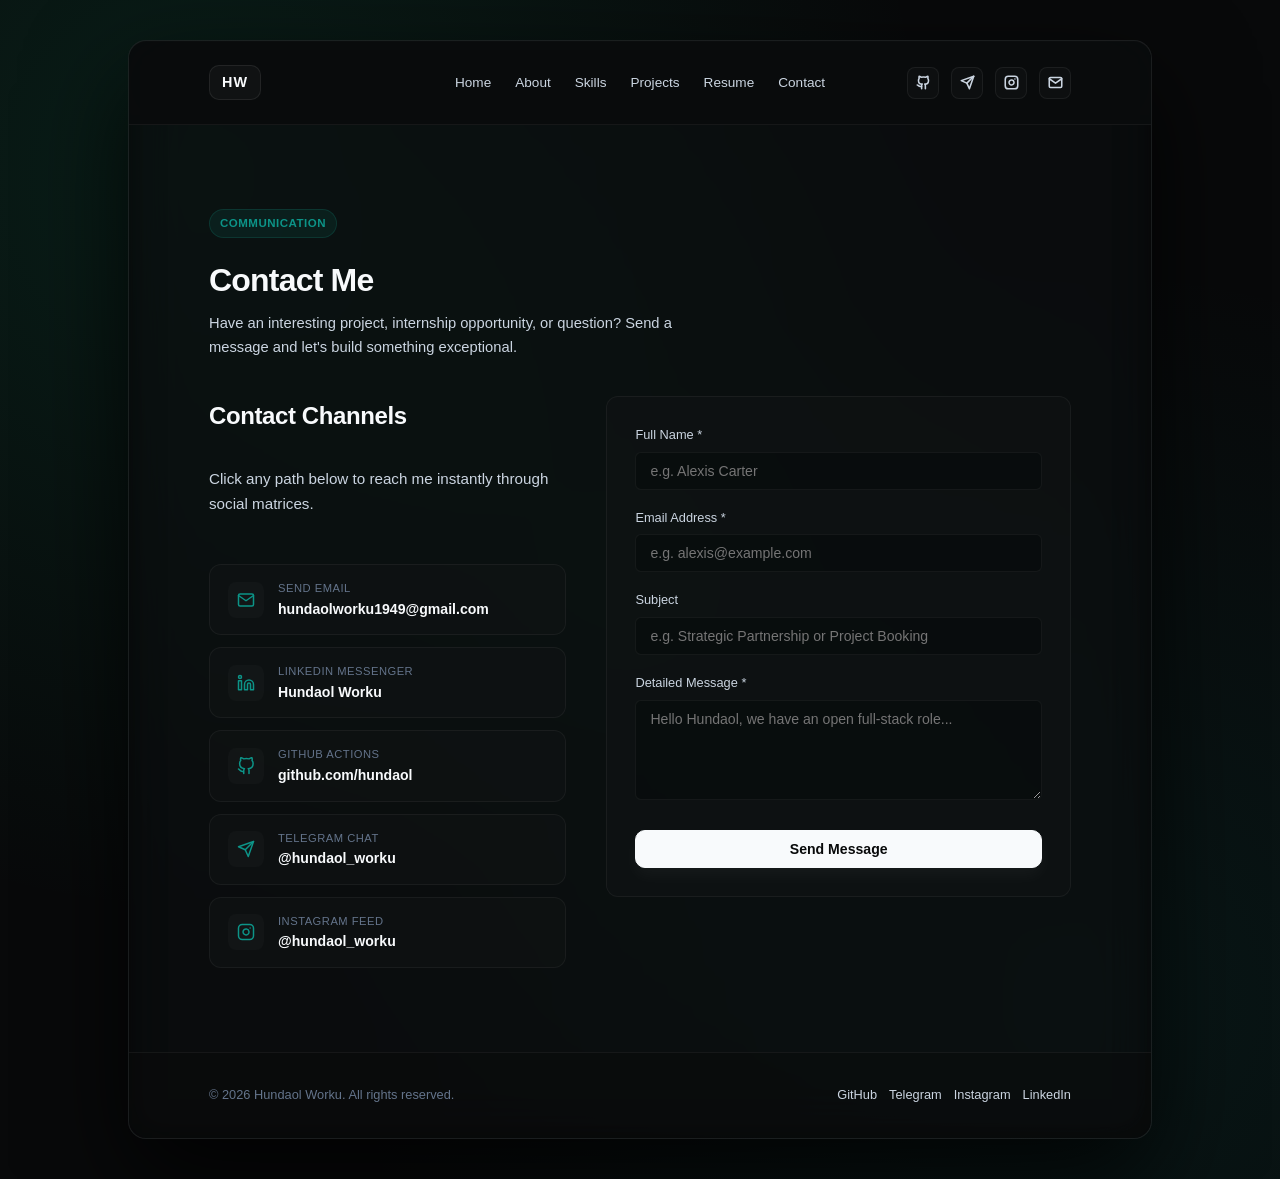
==== contact.html @ 6eaacdf2 "base code push to github look and feel made technical edites to be preformed on next update" ====
<!doctype html>
<html lang="en">
  <head>
    <meta charset="UTF-8" />
    <meta name="viewport" content="width=device-width, initial-scale=1.0" />
    <title>Contact | Hundaol Worku</title>
    <link rel="stylesheet" href="/src/index.css" />
  </head>
  <body>
    <!-- Center Main Container -->
    <div class="portfolio-container" id="portfolio-root">
      
      <!-- Sticky Navigation Bar Inside the Container -->
      <header class="navbar" id="site-header">
        <a href="index.html" class="logo-badge" id="nav-logo">HW</a>
        <nav class="nav-links" id="nav-links">
          <a href="index.html" class="nav-link">Home</a>
          <a href="about.html" class="nav-link">About</a>
          <a href="skills.html" class="nav-link">Skills</a>
          <a href="projects.html" class="nav-link">Projects</a>
          <a href="resume.html" class="nav-link">Resume</a>
          <a href="contact.html" class="nav-link">Contact</a>
        </nav>
        <div class="nav-socials" id="nav-social-shortcuts">
          <a href="https://github.com" target="_blank" rel="noopener noreferrer" class="nav-social-icon" aria-label="GitHub">
            <svg width="15" height="15" viewBox="0 0 24 24" fill="none" stroke="currentColor" stroke-width="2.5" stroke-linecap="round" stroke-linejoin="round"><path d="M15 22v-4a4.8 4.8 0 0 0-1-3.5c3 0 6-2 6-5.5.08-1.25-.27-2.48-1-3.5.28-1.15.28-2.35 0-3.5 0 0-1 0-3 1.5-2.64-.5-5.36-.5-8 0C6 2 5 2 5 2c-.3 1.15-.3 2.35 0 3.5A5.403 5.403 0 0 0 4 9c0 3.5 3 5.5 6 5.5-.39.49-.68 1.05-.85 1.65-.17.6-.22 1.23-.15 1.85v4"></path><path d="M9 18c-4.51 2-5-2-7-2"></path></svg>
          </a>
          <a href="https://t.me" target="_blank" rel="noopener noreferrer" class="nav-social-icon" aria-label="Telegram">
            <svg width="15" height="15" viewBox="0 0 24 24" fill="none" stroke="currentColor" stroke-width="2.5" stroke-linecap="round" stroke-linejoin="round"><line x1="22" y1="2" x2="11" y2="13"></line><polygon points="22 2 15 22 11 13 2 9 22 2"></polygon></svg>
          </a>
          <a href="https://instagram.com" target="_blank" rel="noopener noreferrer" class="nav-social-icon" aria-label="Instagram">
            <svg width="15" height="15" viewBox="0 0 24 24" fill="none" stroke="currentColor" stroke-width="2.5" stroke-linecap="round" stroke-linejoin="round"><rect x="2" y="2" width="20" height="20" rx="5" ry="5"></rect><path d="M16 11.37A4 4 0 1 1 12.63 8 4 4 0 0 1 16 11.37z"></path><line x1="17.5" y1="6.5" x2="17.51" y2="6.5"></line></svg>
          </a>
          <a href="mailto:hundaolworku1949@gmail.com" class="nav-social-icon" aria-label="Email">
            <svg width="15" height="15" viewBox="0 0 24 24" fill="none" stroke="currentColor" stroke-width="2.5" stroke-linecap="round" stroke-linejoin="round"><path d="M4 4h16c1.1 0 2 .9 2 2v12c0 1.1-.9 2-2 2H4c-1.1 0-2-.9-2-2V6c0-1.1.9-2 2-2z"></path><polyline points="22,6 12,13 2,6"></polyline></svg>
          </a>
        </div>
        <button class="menu-toggle" id="menu-toggle" aria-label="Toggle Navigation Menu">
          <svg width="22" height="22" viewBox="0 0 24 24" fill="none" stroke="currentColor" stroke-width="2.5" stroke-linecap="round" stroke-linejoin="round">
            <line x1="4" x2="20" y1="12" y2="12"></line>
            <line x1="4" x2="20" y1="6" y2="6"></line>
            <line x1="4" x2="20" y1="18" y2="18"></line>
          </svg>
        </button>
      </header>

      <!-- Main Contact Content Section -->
      <main>
        <section class="section animate-on-scroll" id="contact-section">
          <span class="badge" id="contact-badge">Communication</span>
          <h1 class="section-title" id="contact-heading">Contact Me</h1>
          <p class="section-subtitle" id="contact-sub">Have an interesting project, internship opportunity, or question? Send a message and let's build something exceptional.</p>
          
          <div class="contact-grid" id="contact-layout-split">
            <!-- Left Column: Social Links / Badges -->
            <div class="contact-info" id="info-badges-column">
              <h3 class="sub-heading" style="margin-bottom: 8px;">Contact Channels</h3>
              <p style="color: var(--text-secondary); font-size: 0.95rem; margin-bottom: 24px;">Click any path below to reach me instantly through social matrices.</p>
              
              <div class="contact-channels" id="channels-list">
                <!-- Channel: Email -->
                <a href="mailto:hundaolworku1949@gmail.com" class="channel-card">
                  <div class="channel-icon">
                    <svg width="18" height="18" viewBox="0 0 24 24" fill="none" stroke="currentColor" stroke-width="2" stroke-linecap="round" stroke-linejoin="round"><path d="M4 4h16c1.1 0 2 .9 2 2v12c0 1.1-.9 2-2 2H4c-1.1 0-2-.9-2-2V6c0-1.1.9-2 2-2z"></path><polyline points="22,6 12,13 2,6"></polyline></svg>
                  </div>
                  <div class="channel-details">
                    <span class="channel-label">Send Email</span>
                    <span class="channel-value">hundaolworku1949@gmail.com</span>
                  </div>
                </a>

                <!-- Channel: LinkedIn -->
                <a href="https://linkedin.com" target="_blank" rel="noopener noreferrer" class="channel-card">
                  <div class="channel-icon">
                    <svg width="18" height="18" viewBox="0 0 24 24" fill="none" stroke="currentColor" stroke-width="2" stroke-linecap="round" stroke-linejoin="round"><path d="M16 8a6 6 0 0 1 6 6v7h-4v-7a2 2 0 0 0-2-2 2 2 0 0 0-2 2v7h-4v-7a6 6 0 0 1 6-6z"></path><rect x="2" y="9" width="4" height="12"></rect><circle cx="4" cy="4" r="2"></circle></svg>
                  </div>
                  <div class="channel-details">
                    <span class="channel-label">LinkedIn Messenger</span>
                    <span class="channel-value">Hundaol Worku</span>
                  </div>
                </a>

                <!-- Channel: GitHub -->
                <a href="https://github.com" target="_blank" rel="noopener noreferrer" class="channel-card">
                  <div class="channel-icon">
                    <svg width="18" height="18" viewBox="0 0 24 24" fill="none" stroke="currentColor" stroke-width="2" stroke-linecap="round" stroke-linejoin="round"><path d="M9 19c-5 1.5-5-2.5-7-3m14 6v-3.87a3.37 3.37 0 0 0-.94-2.61c3.14-.35 6.44-1.54 6.44-7A5.44 5.44 0 0 0 20 4.77 5.07 5.07 0 0 0 19.91 1S18.73.65 16 2.48a13.38 13.38 0 0 0-7 0C6.27.65 5.09 1 5.09 1A5.07 5.07 0 0 0 5 4.77a5.44 5.44 0 0 0-1.5 3.78c0 5.42 3.3 6.61 6.44 7A3.37 3.37 0 0 0 9 18.13V22"></path></svg>
                  </div>
                  <div class="channel-details">
                    <span class="channel-label">GitHub Actions</span>
                    <span class="channel-value">github.com/hundaol</span>
                  </div>
                </a>

                <!-- Channel: Telegram -->
                <a href="https://t.me" target="_blank" rel="noopener noreferrer" class="channel-card">
                  <div class="channel-icon">
                    <svg width="18" height="18" viewBox="0 0 24 24" fill="none" stroke="currentColor" stroke-width="2" stroke-linecap="round" stroke-linejoin="round"><line x1="22" y1="2" x2="11" y2="13"></line><polygon points="22 2 15 22 11 13 2 9 22 2"></polygon></svg>
                  </div>
                  <div class="channel-details">
                    <span class="channel-label">Telegram Chat</span>
                    <span class="channel-value">@hundaol_worku</span>
                  </div>
                </a>

                <!-- Channel: Instagram -->
                <a href="https://instagram.com" target="_blank" rel="noopener noreferrer" class="channel-card">
                  <div class="channel-icon">
                    <svg width="18" height="18" viewBox="0 0 24 24" fill="none" stroke="currentColor" stroke-width="2" stroke-linecap="round" stroke-linejoin="round"><rect x="2" y="2" width="20" height="20" rx="5" ry="5"></rect><path d="M16 11.37A4 4 0 1 1 12.63 8 4 4 0 0 1 16 11.37z"></path><line x1="17.5" y1="6.5" x2="17.51" y2="6.5"></line></svg>
                  </div>
                  <div class="channel-details">
                    <span class="channel-label">Instagram Feed</span>
                    <span class="channel-value">@hundaol_worku</span>
                  </div>
                </a>
              </div>
            </div>

            <!-- Right Column: Interactive Contact Form -->
            <div>
              <form class="contact-form" id="contact-form">
                <!-- Status/Success Glass Overlay -->
                <div class="form-notification" id="form-notification">
                  <div class="success-icon">
                    <svg width="24" height="24" viewBox="0 0 24 24" fill="none" stroke="currentColor" stroke-width="3" stroke-linecap="round" stroke-linejoin="round"><polyline points="20 6 9 17 4 12"></polyline></svg>
                  </div>
                  <h4 class="sub-heading" style="margin-bottom: 4px;">Message Transmitted</h4>
                  <p style="color: var(--text-secondary); font-size: 0.9rem; margin-bottom: 16px;">
                    Thank you! Your message was sent successfully. Hundaol will get in touch with you shortly.
                  </p>
                  <button type="button" class="btn btn-secondary" id="reset-form-btn" style="padding: 8px 16px; font-size: 0.8rem;">Send Another</button>
                </div>

                <div class="form-group">
                  <label for="form-name" class="form-label">Full Name *</label>
                  <input type="text" id="form-name" name="name" class="form-input" placeholder="e.g. Alexis Carter" required />
                </div>

                <div class="form-group">
                  <label for="form-email" class="form-label">Email Address *</label>
                  <input type="email" id="form-email" name="email" class="form-input" placeholder="e.g. alexis@example.com" required />
                </div>

                <div class="form-group">
                  <label for="form-subject" class="form-label">Subject</label>
                  <input type="text" id="form-subject" name="subject" class="form-input" placeholder="e.g. Strategic Partnership or Project Booking" />
                </div>

                <div class="form-group">
                  <label for="form-message" class="form-label">Detailed Message *</label>
                  <textarea id="form-message" name="message" class="form-input form-textarea" placeholder="Hello Hundaol, we have an open full-stack role..." required></textarea>
                </div>

                <button type="submit" class="btn btn-primary" id="form-submit-btn" style="width: 100%; margin-top: 12px;">Send Message</button>
              </form>
            </div>
          </div>
        </section>
      </main>

      <!-- Reusable Footer Inside the Container -->
      <footer class="footer" id="site-footer">
        <div id="footer-copyright">© 2026 Hundaol Worku. All rights reserved.</div>
        <div class="footer-socials" id="footer-socials">
          <a href="https://github.com" target="_blank" rel="noopener noreferrer" class="footer-link">GitHub</a>
          <a href="https://t.me" target="_blank" rel="noopener noreferrer" class="footer-link">Telegram</a>
          <a href="https://instagram.com" target="_blank" rel="noopener noreferrer" class="footer-link">Instagram</a>
          <a href="https://linkedin.com" target="_blank" rel="noopener noreferrer" class="footer-link">LinkedIn</a>
        </div>
      </footer>

    </div>

    <script type="module" src="/src/main.ts"></script>
  </body>
</html>
---- src/index.css ----
/* 
  Hundaol Worku - Professional Portfolio
  Master Custom Stylesheet (Apple-inspired Dark Charcoal & Pure Ambient Glassmorphism)
*/

@import "tailwindcss";

:root {
  /* Premium Dark Charcoal Base with green tint */
  --bg-primary: #08090a;
  --bg-secondary: rgba(14, 16, 18, 0.45);
  --bg-card: rgba(18, 20, 22, 0.55);
  --bg-glass: rgba(12, 14, 16, 0.72);
  --bg-navbar: rgba(10, 12, 14, 0.85);
  
  /* High-Contrast Accessible Neutral Text */
  --text-primary: #f8fafc;
  --text-secondary: #cbd5e1;
  --text-muted: #64748b;
  
  /* Slightly Greenish Glow & Emerald-Mint Accents */
  --accent-teal: #0d9488;
  --accent-cyan: #14b8a6;
  --accent-emerald: #10b981;
  --accent-emerald-dark: #059669;
  
  --accent-gradient: linear-gradient(135deg, #0d9488, #10b981, #22c55e);
  --radial-glow: radial-gradient(circle at 50% 50%, rgba(16, 185, 129, 0.12) 0%, transparent 70%);
  
  /* Glassmorphic Boundaries */
  --border-glass: rgba(255, 255, 255, 0.05);
  --border-glass-bright: rgba(255, 255, 255, 0.12);
  --blur-glass: 24px;
  
  /* Design Rhythms */
  --radius-xl: 24px;
  --radius-lg: 18px;
  --radius-md: 12px;
  --radius-sm: 6px;
  
  --transition-smooth: all 0.4s cubic-bezier(0.16, 1, 0.3, 1);
  --transition-fast: all 0.2s cubic-bezier(0.16, 1, 0.3, 1);
}

* {
  box-sizing: border-box;
  margin: 0;
  padding: 0;
  scrollbar-width: thin;
  scrollbar-color: rgba(20, 184, 166, 0.15) transparent;
}

body {
  background-color: var(--bg-primary);
  background-image: 
    radial-gradient(circle at 15% 15%, rgba(16, 185, 129, 0.12) 0%, transparent 50%),
    radial-gradient(circle at 85% 85%, rgba(13, 148, 136, 0.1) 0%, transparent 50%),
    radial-gradient(circle at 50% 50%, rgba(34, 197, 94, 0.06) 0%, transparent 60%);
  color: var(--text-primary);
  font-family: -apple-system, BlinkMacSystemFont, "SF Pro Display", "SF Pro Text", "Segoe UI", Roboto, Helvetica, Arial, sans-serif;
  line-height: 1.625;
  min-height: 100vh;
  display: flex;
  justify-content: center;
  align-items: flex-start;
  overflow-x: hidden;
  -webkit-font-smoothing: antialiased;
  -moz-osx-font-smoothing: grayscale;
}

/* Scrollbar styling */
::-webkit-scrollbar {
  width: 6px;
  height: 6px;
}
::-webkit-scrollbar-track {
  background: transparent;
}
::-webkit-scrollbar-thumb {
  background: rgba(20, 184, 166, 0.18);
  border-radius: 3px;
}
::-webkit-scrollbar-thumb:hover {
  background: rgba(16, 185, 129, 0.35);
}

/* Master Centered Container */
.portfolio-container {
  width: 80%;
  max-width: 1300px;
  margin: 40px auto;
  background: var(--bg-glass);
  backdrop-filter: blur(28px);
  -webkit-backdrop-filter: blur(28px);
  border: 1px solid rgba(255, 255, 255, 0.07);
  border-radius: var(--radius-lg);
  box-shadow: 
    0 40px 100px rgba(0, 0, 0, 0.8),
    inset 0 1px 0 rgba(255, 255, 255, 0.08),
    inset 0 0 32px rgba(0, 0, 0, 0.5);
  position: relative;
  display: flex;
  flex-direction: column;
  min-height: calc(100vh - 80px);
}

@media (max-width: 1024px) {
  .portfolio-container {
    width: 90%;
    margin: 20px auto;
    border-radius: 16px;
    min-height: calc(100vh - 40px);
  }
}

@media (max-width: 640px) {
  .portfolio-container {
    width: 95%;
    margin: 10px auto;
    border-radius: var(--radius-md);
    min-height: calc(100vh - 20px);
  }
}

/* Navigation Bar */
.navbar {
  position: sticky;
  top: 0;
  z-index: 100;
  display: flex;
  justify-content: space-between;
  align-items: center;
  padding: 16px 28px;
  background: rgba(10, 12, 14, 0.85);
  backdrop-filter: blur(30px);
  -webkit-backdrop-filter: blur(30px);
  border-bottom: 1px solid rgba(255, 255, 255, 0.05);
  border-top-left-radius: inherit;
  border-top-right-radius: inherit;
  transition: var(--transition-smooth);
}

@media (min-width: 1025px) {
  .navbar {
    display: grid;
    grid-template-columns: 1fr auto 1fr;
    align-items: center;
    padding: 24px 80px; /* Aligns perfectly with layout margins */
  }
  
  .logo-badge {
    justify-self: start; /* Hardware HW badge will never stretch horizontally */
  }
  
  .nav-links {
    justify-self: center; /* Symmetrical center navigation */
    gap: 1.5rem;
  }
  
  .nav-socials {
    display: flex;
    justify-self: end; /* Socials align cleanly of the end */
    gap: 12px;
  }
}

@media (max-width: 1024px) {
  .navbar {
    padding: 18px 40px;
  }
}

@media (max-width: 768px) {
  .navbar {
    padding: 14px 24px;
  }
}

.logo-badge {
  display: inline-flex;
  align-items: center;
  justify-content: center;
  padding: 5px 12px;
  background: rgba(255, 255, 255, 0.03);
  border: 1px solid rgba(255, 255, 255, 0.08);
  border-radius: 10px;
  font-weight: 700;
  color: var(--text-primary);
  text-decoration: none;
  letter-spacing: 1px;
  font-size: 0.9rem;
  transition: var(--transition-smooth);
}

.logo-badge:hover {
  background: rgba(255, 255, 255, 0.06);
  border-color: rgba(20, 184, 166, 0.4);
  transform: translateY(-1px);
}

.nav-links {
  display: flex;
  align-items: center;
  gap: 1.25rem;
}

.nav-link {
  font-size: 0.85rem;
  font-weight: 500;
  color: var(--text-secondary);
  text-decoration: none;
  transition: var(--transition-fast);
  padding: 4px 2px;
  position: relative;
}

.nav-link:hover {
  color: var(--text-primary);
}

.nav-link.active {
  color: var(--text-primary);
}

.nav-link.active::after {
  content: '';
  position: absolute;
  bottom: -4px;
  left: 0;
  right: 0;
  height: 2px;
  background: var(--accent-gradient);
  border-radius: 1px;
}

/* Desktop End Alignment for Social Links */
.nav-socials {
  display: none;
  align-items: center;
  gap: 12px;
}

@media (min-width: 1025px) {
  .nav-socials {
    display: flex;
    justify-content: flex-end;
  }
}

.nav-social-icon {
  display: inline-flex;
  align-items: center;
  justify-content: center;
  width: 32px;
  height: 32px;
  background: rgba(255, 255, 255, 0.02);
  border: 1px solid rgba(255, 255, 255, 0.06);
  border-radius: 8px;
  color: var(--text-secondary);
  transition: var(--transition-smooth);
  text-decoration: none;
}

.nav-social-icon:hover {
  background: rgba(20, 184, 166, 0.08);
  border-color: rgba(20, 184, 166, 0.3);
  color: var(--accent-teal);
  transform: translateY(-1.5px);
  box-shadow: 0 4px 12px rgba(20, 184, 166, 0.1);
}

/* Mobile Nav Toggle */
.menu-toggle {
  display: none;
  background: none;
  border: none;
  color: var(--text-primary);
  cursor: pointer;
  padding: 4px;
  z-index: 110;
}

@media (max-width: 1024px) {
  .menu-toggle {
    display: block;
  }
  .nav-links {
    display: none;
    position: absolute;
    top: 100%;
    left: 0;
    right: 0;
    flex-direction: column;
    background: rgba(10, 10, 12, 0.98);
    backdrop-filter: blur(25px);
    -webkit-backdrop-filter: blur(25px);
    border-bottom: 1px solid var(--border-glass);
    padding: 20px;
    gap: 1.25rem;
    align-items: stretch;
    text-align: center;
  }
  .nav-links.mobile-open {
    display: flex;
  }
  .nav-link {
    font-size: 1rem;
    padding: 8px;
  }
}

/* Main Content Area */
main {
  flex-grow: 1;
  display: flex;
  flex-direction: column;
}

.section {
  padding: 84px 80px; /* Cozy ultra-luxurious spacing aligned to margins */
  opacity: 0;
  transform: translateY(12px);
  animation: pageFadeIn 0.6s cubic-bezier(0.16, 1, 0.3, 1) forwards;
}

@keyframes pageFadeIn {
  to {
    opacity: 1;
    transform: translateY(0);
  }
}

@media (max-width: 1024px) {
  .section {
    padding: 56px 40px;
  }
}

@media (max-width: 768px) {
  .section {
    padding: 40px 24px;
  }
}

/* Micro Elements */
.badge {
  display: inline-block;
  padding: 4px 10px;
  background: rgba(20, 184, 166, 0.08);
  border: 1px solid rgba(20, 184, 166, 0.15);
  border-radius: 100px;
  font-size: 0.72rem;
  font-weight: 600;
  text-transform: uppercase;
  letter-spacing: 0.5px;
  color: var(--accent-teal);
  margin-bottom: 16px;
}

.intro-badge {
  display: inline-flex;
  align-items: center;
  gap: 8px;
  padding: 5px 12px;
  background: rgba(255, 255, 255, 0.02);
  border: 1px solid var(--border-glass);
  border-radius: 100px;
  font-size: 0.78rem;
  font-weight: 500;
  color: var(--text-secondary);
  margin-bottom: 20px;
}

.intro-badge .pulse-dot {
  width: 5px;
  height: 5px;
  background-color: var(--accent-emerald);
  border-radius: 50%;
  box-shadow: 0 0 8px rgba(16, 185, 129, 0.6);
  animation: pulse 2.2s infinite;
}

@keyframes pulse {
  0% { transform: scale(0.95); box-shadow: 0 0 0 0 rgba(16, 185, 129, 0.5); }
  70% { transform: scale(1); box-shadow: 0 0 0 6px rgba(16, 185, 129, 0); }
  100% { transform: scale(0.95); box-shadow: 0 0 0 0 rgba(16, 185, 129, 0); }
}

.main-heading {
  font-size: 3rem;
  font-weight: 800;
  line-height: 1.15;
  letter-spacing: -1.2px;
  margin-bottom: 12px;
  background: linear-gradient(to right, #ffffff, #e2e8f0);
  -webkit-background-clip: text;
  -webkit-text-fill-color: transparent;
}

@media (max-width: 768px) {
  .main-heading {
    font-size: 2.22rem;
    letter-spacing: -0.8px;
  }
}

.sub-heading {
  font-size: 1.5rem;
  font-weight: 600;
  letter-spacing: -0.4px;
  margin-bottom: 16px;
  color: var(--text-primary);
}

.section-title {
  font-size: 2rem;
  font-weight: 700;
  letter-spacing: -0.8px;
  margin-bottom: 6px;
  color: var(--text-primary);
}

.section-subtitle {
  font-size: 0.92rem;
  color: var(--text-secondary);
  margin-bottom: 36px;
  max-width: 520px;
}

.gradient-text {
  background: var(--accent-gradient);
  -webkit-background-clip: text;
  -webkit-text-fill-color: transparent;
}

.lead-text {
  font-size: 1.05rem;
  color: var(--text-secondary);
  line-height: 1.65;
  max-width: 600px;
  margin-bottom: 32px;
}

/* Home Hero Custom Layouts */
.hero-wrapper {
  display: flex;
  flex-direction: column;
  justify-content: center;
  align-items: flex-start;
  min-height: calc(100vh - 240px);
  padding-bottom: 32px;
}

@media (max-width: 768px) {
  .hero-wrapper {
    min-height: auto;
    padding-top: 20px;
  }
}

.accent-blur-glow {
  position: absolute;
  top: 10%;
  right: 10%;
  width: 250px;
  height: 250px;
  background: radial-gradient(circle, rgba(16, 185, 129, 0.15) 0%, transparent 70%);
  filter: blur(48px);
  pointer-events: none;
  z-index: 0;
}

/* Button UI system */
.btn-group {
  display: flex;
  gap: 12px;
  flex-wrap: wrap;
  z-index: 10;
}

.btn {
  display: inline-flex;
  align-items: center;
  justify-content: center;
  gap: 6px;
  padding: 10px 20px;
  font-size: 0.88rem;
  font-weight: 600;
  border-radius: 10px;
  text-decoration: none;
  cursor: pointer;
  transition: var(--transition-smooth);
}

.btn-primary {
  background: var(--text-primary);
  color: var(--bg-primary);
  border: 1px solid var(--text-primary);
  box-shadow: 0 8px 16px rgba(255, 255, 255, 0.04);
}

.btn-primary:hover {
  background: transparent;
  color: var(--text-primary);
  border-color: rgba(20, 184, 166, 0.6);
  transform: translateY(-1.5px);
  box-shadow: 0 10px 24px rgba(20, 184, 166, 0.15);
}

.btn-secondary {
  background: rgba(255, 255, 255, 0.02);
  color: var(--text-primary);
  border: 1px solid var(--border-glass);
}

.btn-secondary:hover {
  background: rgba(255, 255, 255, 0.06);
  border-color: var(--border-glass-bright);
  transform: translateY(-1.5px);
}

/* About Layout */
.about-grid {
  display: grid;
  grid-template-columns: 1.2fr 1fr;
  gap: 40px;
  align-items: start;
}

@media (max-width: 968px) {
  .about-grid {
    grid-template-columns: 1fr;
    gap: 32px;
  }
}

.profile-narrative p {
  color: var(--text-secondary);
  font-size: 0.95rem;
  margin-bottom: 20px;
}

.profile-card {
  background: var(--bg-card);
  border: 1px solid var(--border-glass);
  border-radius: var(--radius-md);
  padding: 24px;
  transition: var(--transition-smooth);
}

.profile-card:hover {
  border-color: rgba(20, 184, 166, 0.2);
  transform: translateY(-3px);
}

.profile-fact-title {
  font-size: 1.1rem;
  font-weight: 700;
  margin-bottom: 18px;
  display: flex;
  align-items: center;
  gap: 8px;
}

.profile-fact-list {
  list-style: none;
  display: flex;
  flex-direction: column;
  gap: 12px;
}

.profile-fact-item {
  display: flex;
  justify-content: space-between;
  border-bottom: 1px solid var(--border-glass);
  padding-bottom: 8px;
}

.profile-fact-item:last-child {
  border-bottom: none;
  padding-bottom: 0;
}

.fact-label {
  color: var(--text-muted);
  font-size: 0.85rem;
}

.fact-value {
  font-weight: 500;
  font-size: 0.85rem;
  color: var(--text-primary);
}

/* Skills Category Filter */
.skills-filter-container {
  display: flex;
  gap: 8px;
  margin-bottom: 28px;
  flex-wrap: wrap;
}

.filter-btn {
  background: rgba(255, 255, 255, 0.02);
  border: 1px solid var(--border-glass);
  color: var(--text-secondary);
  padding: 6px 14px;
  font-size: 0.82rem;
  font-weight: 500;
  border-radius: 100px;
  cursor: pointer;
  transition: var(--transition-fast);
}

.filter-btn:hover {
  background: rgba(255, 255, 255, 0.05);
  color: var(--text-primary);
}

.filter-btn.active {
  background: var(--text-primary);
  color: var(--bg-primary);
  border-color: var(--text-primary);
}

.skills-grid {
  display: grid;
  grid-template-columns: repeat(auto-fill, minmax(200px, 1fr));
  gap: 16px;
}

.skill-card {
  background: var(--bg-card);
  border: 1px solid var(--border-glass);
  border-radius: var(--radius-md);
  padding: 20px;
  display: flex;
  flex-direction: column;
  gap: 12px;
  transition: var(--transition-smooth);
}

.skill-card:hover {
  border-color: rgba(20, 184, 166, 0.3);
  transform: translateY(-3px);
  box-shadow: 0 8px 24px rgba(0, 0, 0, 0.4);
}

.skill-icon-wrap {
  width: 38px;
  height: 38px;
  background: rgba(255, 255, 255, 0.02);
  border-radius: 8px;
  display: flex;
  align-items: center;
  justify-content: center;
  color: var(--accent-teal);
}

.skill-title {
  font-weight: 600;
  font-size: 0.98rem;
}

.skill-desc {
  font-size: 0.8rem;
  color: var(--text-secondary);
}

.skill-card.filtered-out {
  display: none;
}

/* Time-axis / Experience timeline */
.timeline {
  position: relative;
  display: flex;
  flex-direction: column;
  gap: 32px;
}

.timeline::before {
  content: '';
  position: absolute;
  top: 8px;
  bottom: 8px;
  left: 12px;
  width: 1px;
  background: linear-gradient(to bottom, var(--border-glass), rgba(20, 184, 166, 0.2), var(--border-glass));
}

.timeline-item {
  position: relative;
  padding-left: 36px;
  opacity: 0;
  transform: translateY(12px);
  animation: pageFadeIn 0.6s cubic-bezier(0.16, 1, 0.3, 1) forwards;
}

.timeline-dot {
  position: absolute;
  left: 8px;
  top: 8px;
  width: 9px;
  height: 9px;
  border-radius: 50%;
  background: var(--bg-primary);
  border: 2px solid var(--accent-teal);
  box-shadow: 0 0 8px var(--accent-teal);
  z-index: 2;
  transition: var(--transition-fast);
}

.timeline-item:hover .timeline-dot {
  background: var(--accent-emerald);
  transform: scale(1.15);
}

.timeline-header {
  display: flex;
  justify-content: space-between;
  align-items: flex-start;
  margin-bottom: 6px;
  flex-wrap: wrap;
  gap: 6px;
}

.timeline-title {
  font-size: 1.15rem;
  font-weight: 700;
  color: var(--text-primary);
}

.timeline-meta {
  font-size: 0.85rem;
  font-weight: 500;
  color: var(--accent-teal);
}

.timeline-period {
  font-size: 0.8rem;
  color: var(--text-muted);
}

.timeline-sub {
  font-size: 0.88rem;
  color: var(--text-secondary);
  font-weight: 500;
  margin-bottom: 8px;
}

.timeline-desc {
  font-size: 0.85rem;
  color: var(--text-secondary);
  border-left: 1px solid rgba(255, 255, 255, 0.05);
  padding-left: 12px;
}

/* Projects Showcase */
.projects-grid {
  display: grid;
  grid-template-columns: repeat(2, 1fr);
  gap: 20px;
}

@media (max-width: 900px) {
  .projects-grid {
    grid-template-columns: 1fr;
  }
}

.project-card {
  background: var(--bg-card);
  border: 1px solid var(--border-glass);
  border-radius: var(--radius-md);
  overflow: hidden;
  display: flex;
  flex-direction: column;
  transition: var(--transition-smooth);
  position: relative;
}

.project-card:hover {
  border-color: rgba(20, 184, 166, 0.3);
  transform: translateY(-4px);
  box-shadow: 0 16px 32px rgba(0, 0, 0, 0.5);
}

.project-image-placeholder {
  height: 180px;
  background: linear-gradient(135deg, rgba(16, 16, 20, 0.8) 0%, rgba(26, 26, 34, 0.9) 100%);
  border-bottom: 1px solid var(--border-glass);
  position: relative;
  overflow: hidden;
  display: flex;
  align-items: center;
  justify-content: center;
}

.project-brand-badge {
  position: absolute;
  top: 12px;
  right: 12px;
  padding: 3px 8px;
  background: rgba(255, 255, 255, 0.03);
  border: 1px solid rgba(255, 255, 255, 0.06);
  border-radius: 6px;
  font-size: 0.7rem;
  color: var(--text-secondary);
  font-weight: 500;
}

.project-overlay-glow {
  position: absolute;
  width: 120px;
  height: 120px;
  background: radial-gradient(circle, rgba(20, 184, 166, 0.1) 0%, transparent 70%);
  filter: blur(15px);
}

.project-card-details {
  padding: 20px;
  display: flex;
  flex-direction: column;
  flex-grow: 1;
  gap: 12px;
}

.project-card-heading {
  font-weight: 700;
  font-size: 1.1rem;
  color: var(--text-primary);
}

.project-card-desc {
  font-size: 0.85rem;
  color: var(--text-secondary);
  line-height: 1.45;
  flex-grow: 1;
}

.project-tags {
  display: flex;
  gap: 6px;
  flex-wrap: wrap;
}

.project-tag {
  font-size: 0.68rem;
  padding: 2px 6px;
  background: rgba(255, 255, 255, 0.02);
  border: 1px solid var(--border-glass);
  border-radius: 4px;
  color: var(--text-secondary);
}

.project-links {
  display: flex;
  gap: 10px;
  margin-top: 4px;
}

.project-link-btn {
  flex: 1;
  text-align: center;
  font-size: 0.78rem;
  padding: 8px;
  border-radius: 6px;
  text-decoration: none;
  font-weight: 600;
  transition: var(--transition-fast);
}

.project-link-btn-primary {
  background: rgba(255, 255, 255, 0.04);
  border: 1px solid var(--border-glass);
  color: var(--text-primary);
}

.project-link-btn-primary:hover {
  background: rgba(20, 184, 166, 0.08);
  border-color: rgba(20, 184, 166, 0.3);
}

.project-link-btn-secondary {
  background: transparent;
  border: 1px solid transparent;
  color: var(--text-secondary);
}

.project-link-btn-secondary:hover {
  color: var(--text-primary);
}

/* Education Cards Grid */
.edu-block {
  background: var(--bg-card);
  border: 1px solid var(--border-glass);
  border-radius: var(--radius-md);
  padding: 30px;
  display: flex;
  flex-direction: column;
  gap: 24px;
}

@media (max-width: 768px) {
  .edu-block {
    padding: 18px;
    gap: 16px;
  }
}

.edu-grid {
  display: grid;
  grid-template-columns: 1fr 2.5fr;
  gap: 32px;
  border-bottom: 1px solid var(--border-glass);
  padding-bottom: 24px;
}

.edu-grid:last-of-type {
  border-bottom: none;
  padding-bottom: 0;
}

@media (max-width: 768px) {
  .edu-grid {
    grid-template-columns: 1fr;
    gap: 12px;
    padding-bottom: 18px;
  }
}

.edu-institution-wrap {
  display: flex;
  flex-direction: column;
  gap: 4px;
}

.edu-title {
  font-size: 1.35rem;
  font-weight: 700;
  color: var(--text-primary);
}

.edu-years {
  font-size: 0.8rem;
  font-weight: 600;
  color: var(--accent-teal);
}

.edu-details {
  display: flex;
  flex-direction: column;
  gap: 10px;
}

.edu-subtitle {
  font-size: 1.05rem;
  font-weight: 600;
  color: var(--text-primary);
}

.edu-list {
  list-style: none;
  display: flex;
  flex-direction: column;
  gap: 8px;
}

.edu-item {
  position: relative;
  padding-left: 16px;
  color: var(--text-secondary);
  font-size: 0.88rem;
}

.edu-item::after {
  content: "➔";
  position: absolute;
  left: 0;
  top: 1px;
  font-size: 0.72rem;
  color: var(--accent-teal);
}

/* Contact layout */
.contact-grid {
  display: grid;
  grid-template-columns: 1fr 1.3fr;
  gap: 40px;
}

@media (max-width: 968px) {
  .contact-grid {
    grid-template-columns: 1fr;
    gap: 32px;
  }
}

.contact-info {
  display: flex;
  flex-direction: column;
  gap: 24px;
}

.contact-channels {
  display: flex;
  flex-direction: column;
  gap: 12px;
}

.channel-card {
  background: var(--bg-card);
  border: 1px solid var(--border-glass);
  border-radius: var(--radius-md);
  padding: 14px 18px;
  display: flex;
  align-items: center;
  gap: 14px;
  text-decoration: none;
  transition: var(--transition-smooth);
}

.channel-card:hover {
  border-color: rgba(20, 184, 166, 0.3);
  transform: translateX(3px);
  background: rgba(255, 255, 255, 0.01);
}

.channel-icon {
  width: 36px;
  height: 36px;
  border-radius: 8px;
  background: rgba(255, 255, 255, 0.02);
  display: flex;
  align-items: center;
  justify-content: center;
  color: var(--accent-teal);
  transition: var(--transition-fast);
}

.channel-card:hover .channel-icon {
  background: var(--accent-gradient);
  color: var(--bg-primary);
}

.channel-details {
  display: flex;
  flex-direction: column;
}

.channel-label {
  font-size: 0.7rem;
  text-transform: uppercase;
  letter-spacing: 0.5px;
  color: var(--text-muted);
}

.channel-value {
  font-weight: 600;
  font-size: 0.88rem;
  color: var(--text-primary);
}

.contact-form {
  background: var(--bg-card);
  border: 1px solid var(--border-glass);
  border-radius: var(--radius-md);
  padding: 28px;
  display: flex;
  flex-direction: column;
  gap: 18px;
  position: relative;
}

@media (max-width: 640px) {
  .contact-form {
    padding: 18px;
  }
}

.form-group {
  display: flex;
  flex-direction: column;
  gap: 6px;
}

.form-label {
  font-size: 0.8rem;
  font-weight: 500;
  color: var(--text-secondary);
}

.form-input {
  background: rgba(0, 0, 0, 0.25);
  border: 1px solid var(--border-glass);
  border-radius: 6px;
  padding: 10px 14px;
  font-size: 0.88rem;
  color: var(--text-primary);
  font-family: var(--font-sans);
  transition: var(--transition-fast);
}

.form-input:focus {
  outline: none;
  border-color: var(--accent-teal);
  box-shadow: 0 0 0 2px rgba(20, 184, 166, 0.12);
}

.form-textarea {
  resize: vertical;
  min-height: 100px;
}

.form-notification {
  display: none;
  position: absolute;
  top: 0;
  left: 0;
  right: 0;
  bottom: 0;
  background: rgba(10, 10, 12, 0.98);
  backdrop-filter: blur(8px);
  border-radius: var(--radius-md);
  align-items: center;
  justify-content: center;
  flex-direction: column;
  gap: 12px;
  padding: 28px;
  text-align: center;
  z-index: 10;
  animation: fadeIn 0.25s ease forwards;
}

.success-icon {
  width: 44px;
  height: 44px;
  border-radius: 50%;
  background: rgba(16, 185, 129, 0.08);
  border: 1.5px solid var(--accent-emerald);
  color: var(--accent-emerald);
  display: flex;
  align-items: center;
  justify-content: center;
}

@keyframes fadeIn {
  from { opacity: 0; }
  to { opacity: 1; }
}

/* Resume Layout & A4 Sheet Preview Mockup */
.resume-layout {
  display: flex;
  flex-direction: column;
  gap: 24px;
}

.resume-download-bar {
  background: var(--bg-card);
  border: 1px solid var(--border-glass);
  border-radius: var(--radius-md);
  padding: 18px 24px;
  display: flex;
  justify-content: space-between;
  align-items: center;
  flex-wrap: wrap;
  gap: 12px;
}

@media (max-width: 640px) {
  .resume-download-bar {
    padding: 16px;
    flex-direction: column;
    text-align: center;
  }
}

.resume-info-wrap {
  display: flex;
  flex-direction: column;
  gap: 2px;
}

.resume-tagline {
  font-size: 1rem;
  font-weight: 700;
  color: var(--text-primary);
}

.resume-file-meta {
  font-size: 0.8rem;
  color: var(--text-muted);
}

.resume-viewer-mock {
  background: var(--bg-card);
  border: 1px solid var(--border-glass);
  border-radius: var(--radius-md);
  padding: 28px;
  position: relative;
  overflow: hidden;
  box-shadow: inset 0 0 30px rgba(0, 0, 0, 0.3);
}

@media (max-width: 768px) {
  .resume-viewer-mock {
    padding: 14px;
  }
}

.resume-preview-doc {
  background: #ffffff;
  color: #1e293b;
  border-radius: 6px;
  padding: 36px;
  box-shadow: 0 8px 32px rgba(0, 0, 0, 0.4);
  max-width: 740px;
  margin: 0 auto;
}

@media (max-width: 640px) {
  .resume-preview-doc {
    padding: 18px;
  }
}

.resume-header {
  border-bottom: 1.5px solid #e2e8f0;
  padding-bottom: 14px;
  margin-bottom: 18px;
  text-align: center;
}

.resume-name {
  font-size: 1.625rem;
  font-weight: 800;
  color: #0d1e2d;
  letter-spacing: -0.4px;
  margin-bottom: 2px;
}

.resume-subtitle-text {
  font-size: 0.8rem;
  color: #64748b;
  font-weight: 600;
  text-transform: uppercase;
  letter-spacing: 0.5px;
}

.resume-contacts-row {
  display: flex;
  justify-content: center;
  gap: 12px;
  font-size: 0.75rem;
  color: #64748b;
  margin-top: 6px;
  flex-wrap: wrap;
}

.resume-section-title {
  font-size: 0.9rem;
  font-weight: 700;
  text-transform: uppercase;
  letter-spacing: 0.5px;
  color: #0f766e;
  margin-bottom: 8px;
  border-bottom: 1px solid #f1f5f9;
  padding-bottom: 2px;
}

.resume-grid-block {
  margin-bottom: 18px;
}

.resume-item-wrap {
  margin-bottom: 12px;
}

.resume-item-head {
  display: flex;
  justify-content: space-between;
  font-weight: 700;
  font-size: 0.85rem;
  color: #1e293b;
  margin-bottom: 2px;
}

.resume-item-sub {
  font-weight: 500;
  font-size: 0.8rem;
  color: #64748b;
  margin-bottom: 4px;
}

.resume-bullet {
  font-size: 0.8rem;
  color: #334155;
  margin-bottom: 3px;
  padding-left: 10px;
  position: relative;
}

.resume-bullet::before {
  content: "•";
  position: absolute;
  left: 0;
  color: #0f766e;
}

.resume-skills-block {
  display: flex;
  gap: 6px;
  flex-wrap: wrap;
}

.resume-skill-pill {
  font-size: 0.72rem;
  padding: 2px 6px;
  background: #f1f5f9;
  border-radius: 4px;
  color: #334155;
  font-weight: 500;
}

/* Footer layout */
.footer {
  margin-top: auto;
  padding: 32px 80px; /* Perfectly aligned to the 80px margins down to the pixel! */
  border-top: 1px solid var(--border-glass);
  border-bottom-left-radius: inherit;
  border-bottom-right-radius: inherit;
  display: flex;
  justify-content: space-between;
  align-items: center;
  font-size: 0.8rem;
  color: var(--text-muted);
  background: rgba(10, 10, 12, 0.4);
}

@media (max-width: 1024px) {
  .footer {
    padding: 24px 40px;
  }
}

@media (max-width: 768px) {
  .footer {
    padding: 20px 24px;
    flex-direction: column;
    gap: 12px;
    text-align: center;
  }
}

.footer-socials {
  display: flex;
  gap: 12px;
}

.footer-link {
  color: var(--text-secondary);
  text-decoration: none;
  transition: var(--transition-fast);
}

.footer-link:hover {
  color: var(--text-primary);
}
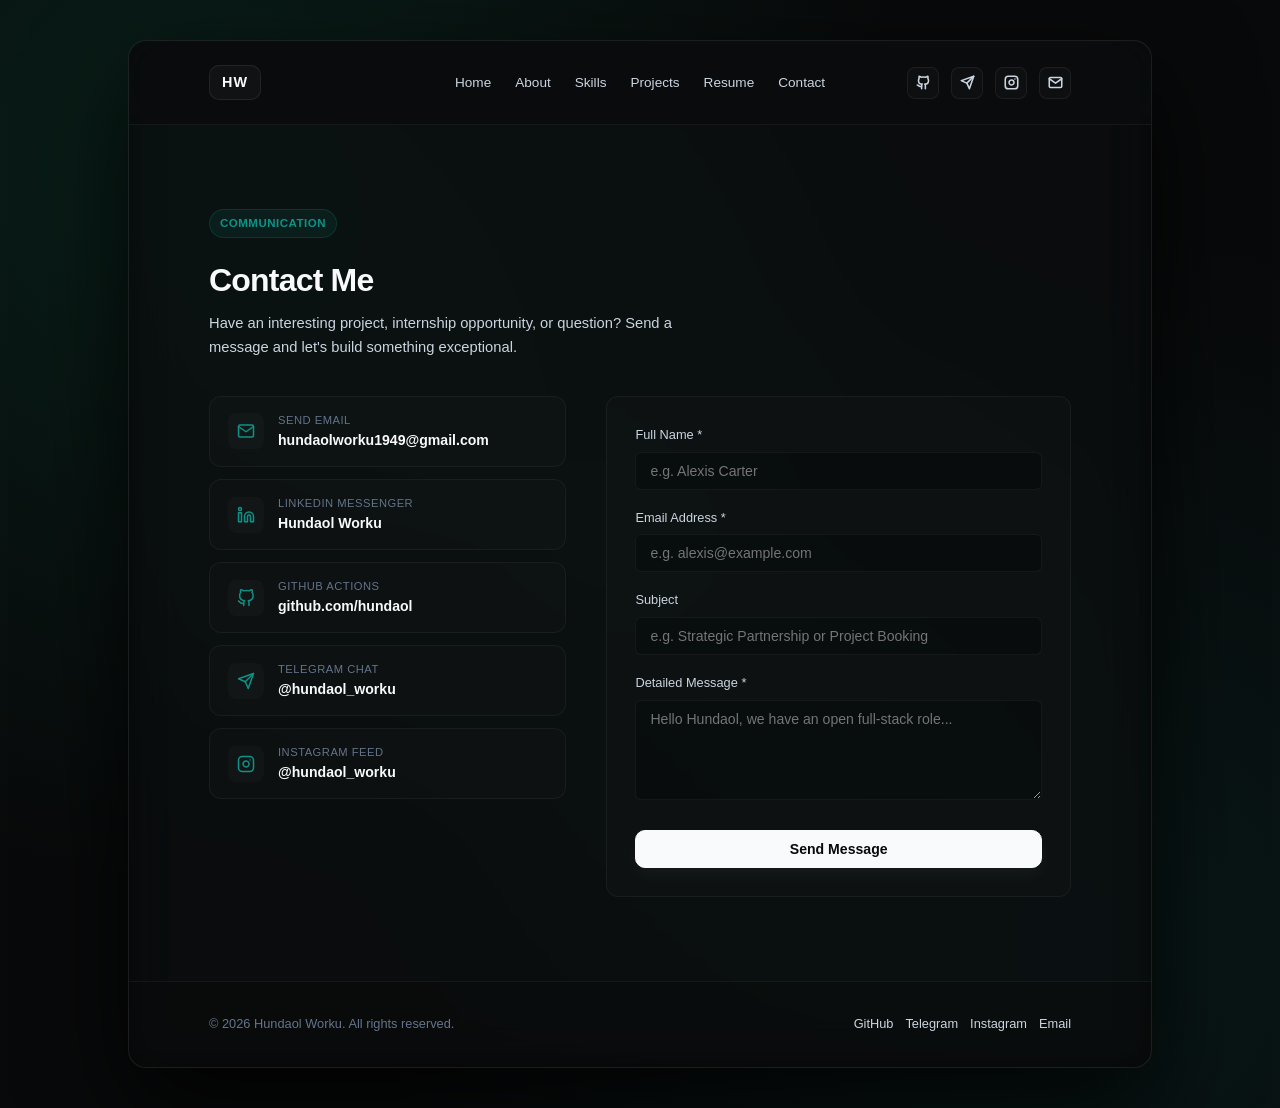
==== commit a49df2bf: "reposive ui/ux made a cpmplet functionality only needs data implementation" ====
--- a/contact.html
+++ b/contact.html
@@ -54,9 +54,6 @@
           <div class="contact-grid" id="contact-layout-split">
             <!-- Left Column: Social Links / Badges -->
             <div class="contact-info" id="info-badges-column">
-              <h3 class="sub-heading" style="margin-bottom: 8px;">Contact Channels</h3>
-              <p style="color: var(--text-secondary); font-size: 0.95rem; margin-bottom: 24px;">Click any path below to reach me instantly through social matrices.</p>
-              
               <div class="contact-channels" id="channels-list">
                 <!-- Channel: Email -->
                 <a href="mailto:hundaolworku1949@gmail.com" class="channel-card">
@@ -164,7 +161,7 @@
           <a href="https://github.com" target="_blank" rel="noopener noreferrer" class="footer-link">GitHub</a>
           <a href="https://t.me" target="_blank" rel="noopener noreferrer" class="footer-link">Telegram</a>
           <a href="https://instagram.com" target="_blank" rel="noopener noreferrer" class="footer-link">Instagram</a>
-          <a href="https://linkedin.com" target="_blank" rel="noopener noreferrer" class="footer-link">LinkedIn</a>
+          <a href="mailto:hundaol@example.com" class="footer-link">Email</a>
         </div>
       </footer>
 
--- a/src/index.css
+++ b/src/index.css
@@ -1369,3 +1369,409 @@
 .footer-link:hover {
   color: var(--text-primary);
 }
+
+/* ==========================================================================
+   INTERACTIVE POPUPS, SKILLS PROGRESS BARS & REFINEMENTS
+   ========================================================================== */
+
+/* Skill progress bar layout */
+.skill-progress-wrap {
+  margin-top: 14px;
+  display: flex;
+  align-items: center;
+  gap: 12px;
+}
+
+.skill-progress-bar {
+  flex: 1;
+  height: 6px;
+  background: rgba(255, 255, 255, 0.05);
+  border-radius: 99px;
+  overflow: hidden;
+  border: 1px solid rgba(255, 255, 255, 0.02);
+}
+
+.skill-progress-fill {
+  height: 100%;
+  background: linear-gradient(90deg, #10b981 0%, #14b8a6 100%);
+  border-radius: 99px;
+  width: 0%; /* Dynamic fill via script */
+  transition: width 1.2s cubic-bezier(0.16, 1, 0.3, 1);
+}
+
+.skill-progress-value {
+  font-family: var(--font-mono, monospace);
+  font-size: 0.75rem;
+  color: var(--text-secondary);
+  font-weight: 500;
+  min-width: 32px;
+  text-align: right;
+}
+
+/* Premium Glass Modal Overlay with visible depth separation and strong dark blur */
+.modal-backdrop {
+  position: fixed;
+  inset: 0;
+  z-index: 2000; /* Ensure it stays above everything, including the sticky header and sidebar */
+  background: rgba(4, 5, 8, 0.82); /* Dark overlay */
+  display: flex;
+  align-items: center;
+  justify-content: center;
+  padding: 20px;
+  opacity: 0;
+  backdrop-filter: blur(0px);
+  -webkit-backdrop-filter: blur(0px);
+  transition: opacity 0.35s cubic-bezier(0.16, 1, 0.3, 1), backdrop-filter 0.35s cubic-bezier(0.16, 1, 0.3, 1);
+  pointer-events: none;
+}
+
+.modal-backdrop.visible {
+  opacity: 1;
+  backdrop-filter: blur(18px) saturate(140%);
+  -webkit-backdrop-filter: blur(18px) saturate(140%);
+  pointer-events: auto;
+}
+
+.modal-box {
+  width: 100%;
+  max-width: 680px;
+  max-height: calc(100vh - 32px); /* Never exceeds viewport height on desktop, tablet, and mobile */
+  background: rgba(14, 16, 20, 0.95);
+  border: 1px solid rgba(255, 255, 255, 0.08);
+  border-radius: 16px;
+  box-shadow: 
+    0 30px 70px rgba(0, 0, 0, 0.95),
+    inset 0 1px 0 rgba(255, 255, 255, 0.1);
+  transform: translateY(20px) scale(0.97);
+  transition: transform 0.3s cubic-bezier(0.16, 1, 0.3, 1);
+  overflow: hidden;
+  display: flex;
+  flex-direction: column;
+  position: relative;
+}
+
+.modal-backdrop.visible .modal-box {
+  transform: translateY(0) scale(1);
+}
+
+.modal-content-scroll {
+  padding: 28px 32px;
+  overflow-y: auto; /* Content area scrolls internally */
+  flex-grow: 1; /* Fills remaining container block */
+  scrollbar-width: thin;
+}
+
+@media (max-width: 640px) {
+  .modal-content-scroll {
+    padding: 20px;
+  }
+}
+
+/* Close action button */
+.modal-close-btn {
+  position: absolute;
+  top: 16px;
+  right: 16px;
+  width: 32px;
+  height: 32px;
+  border-radius: 50%;
+  background: rgba(255, 255, 255, 0.04);
+  border: 1px solid rgba(255, 255, 255, 0.08);
+  display: flex;
+  align-items: center;
+  justify-content: center;
+  color: var(--text-secondary);
+  cursor: pointer;
+  transition: var(--transition-fast);
+  z-index: 2010;
+}
+
+.modal-close-btn:hover {
+  background: rgba(255, 255, 255, 0.1);
+  color: var(--text-primary);
+  transform: scale(1.05);
+}
+
+/* Resume preview modal specific styling */
+.modal-resume-container {
+  border: 1px solid rgba(255, 255, 255, 0.05);
+  border-radius: 8px;
+  background: rgba(0, 0, 0, 0.2);
+  padding: 4px;
+  margin-top: 16px;
+}
+
+/* Spacers & section gap controls */
+section.section + section.section {
+  margin-top: 64px;
+}
+
+/* Modal details tags and typography */
+.modal-heading {
+  font-size: 1.5rem;
+  font-weight: 700;
+  letter-spacing: -0.5px;
+  color: var(--text-primary);
+  margin-bottom: 6px;
+  line-height: 1.25;
+}
+
+.modal-subheading {
+  font-size: 0.85rem;
+  font-family: var(--font-mono, monospace);
+  color: #10b981;
+  text-transform: uppercase;
+  letter-spacing: 1px;
+  margin-bottom: 24px;
+}
+
+.modal-section-title {
+  font-size: 0.9rem;
+  font-weight: 600;
+  text-transform: uppercase;
+  letter-spacing: 0.05em;
+  color: var(--text-primary);
+  border-bottom: 1px solid rgba(255, 255, 255, 0.07);
+  padding-bottom: 8px;
+  margin-bottom: 12px;
+  margin-top: 20px;
+}
+
+.modal-body-text {
+  font-size: 0.95rem;
+  line-height: 1.6;
+  color: var(--text-secondary);
+  margin-bottom: 18px;
+}
+
+.modal-tags {
+  display: flex;
+  flex-wrap: wrap;
+  gap: 8px;
+  margin-bottom: 20px;
+}
+
+.modal-tag-pill {
+  font-size: 0.75rem;
+  padding: 4px 10px;
+  background: rgba(255, 255, 255, 0.03);
+  border: 1px solid rgba(255, 255, 255, 0.06);
+  border-radius: 6px;
+  color: var(--text-secondary);
+}
+
+.modal-footer {
+  margin-top: 28px;
+  padding-top: 18px;
+  border-top: 1px solid rgba(255, 255, 255, 0.07);
+  display: flex;
+  justify-content: flex-end;
+  gap: 12px;
+}
+
+/* Credential container styling */
+.cred-card {
+  padding: 24px;
+  background: rgba(255, 255, 255, 0.02);
+  border: 1px solid rgba(255, 255, 255, 0.04);
+  border-radius: 12px;
+  transition: var(--transition-smooth);
+}
+
+.cred-card:hover {
+  background: rgba(255, 255, 255, 0.04);
+  border-color: rgba(16, 185, 129, 0.15);
+}
+
+/* Animated Hamburger toggle button styling */
+.menu-toggle {
+  display: none;
+  background: none;
+  border: none;
+  cursor: pointer;
+  z-index: 1010;
+  width: 24px;
+  height: 20px;
+  flex-direction: column;
+  justify-content: space-between;
+  padding: 0;
+}
+
+.menu-toggle span {
+  display: block;
+  width: 100%;
+  height: 2px;
+  background-color: var(--text-primary);
+  border-radius: 2px;
+  transition: transform 0.3s cubic-bezier(0.16, 1, 0.3, 1), opacity 0.3s ease, background-color 0.3s ease;
+}
+
+.menu-toggle.open span:nth-child(1) {
+  transform: translateY(9px) rotate(45deg);
+}
+
+.menu-toggle.open span:nth-child(2) {
+  opacity: 0;
+}
+
+.menu-toggle.open span:nth-child(3) {
+  transform: translateY(-9px) rotate(-45deg);
+}
+
+@media (max-width: 1024px) {
+  .menu-toggle {
+    display: flex;
+  }
+}
+
+/* Modern Side Drawer Navigation (Restored to beautiful right-side positioning and premium glass colors) */
+.mobile-sidebar-backdrop {
+  position: fixed;
+  inset: 0;
+  z-index: 1005; /* Above navbar but below modal-backdrop */
+  background: rgba(4, 5, 8, 0.7);
+  opacity: 0;
+  pointer-events: none;
+  backdrop-filter: blur(0px);
+  -webkit-backdrop-filter: blur(0px);
+  transition: opacity 0.3s ease, backdrop-filter 0.3s ease;
+}
+
+.mobile-sidebar-backdrop.active {
+  opacity: 1;
+  pointer-events: auto;
+  backdrop-filter: blur(12px);
+  -webkit-backdrop-filter: blur(12px);
+}
+
+.mobile-sidebar {
+  position: fixed;
+  top: 16px;
+  right: 16px; /* Floating on the right side */
+  width: clamp(235px, 32vw, 290px); /* Dynamically scales wider on tablets/PCs, sleek on phones */
+  height: calc(100vh - 32px); /* Beautifully shorter page layout proportion */
+  max-height: min(72vh, 640px); /* Proportional to screen height, capped to stay compact yet balanced */
+  min-height: 380px; /* Protect links from compressing on extremely short desktop windows/landscape */
+  z-index: 1006;
+  background: rgba(10, 12, 16, 0.55); /* Cool transparent glassmorphic card base */
+  backdrop-filter: blur(24px) saturate(160%);
+  -webkit-backdrop-filter: blur(24px) saturate(160%);
+  border: 1px solid rgba(255, 255, 255, 0.09); /* Soft border enclosing the glass container shape */
+  border-radius: 16px; /* Elegant rounded outline */
+  box-shadow: 0 16px 40px rgba(0, 0, 0, 0.65); /* Rich outer dark shadow depth */
+  display: flex;
+  flex-direction: column;
+  transform: translateX(calc(100% + 24px)); /* Elegant offscreen slide out transition state */
+  transition: transform 0.35s cubic-bezier(0.16, 1, 0.3, 1);
+}
+
+.mobile-sidebar.active {
+  transform: translateX(0);
+}
+
+.mobile-sidebar-header {
+  padding: 24px;
+  display: flex;
+  justify-content: space-between;
+  align-items: center;
+  border-bottom: 1px solid rgba(255, 255, 255, 0.05);
+}
+
+.mobile-sidebar-close {
+  background: none;
+  border: none;
+  color: var(--text-secondary);
+  cursor: pointer;
+  padding: 4px;
+  display: flex;
+  align-items: center;
+  justify-content: center;
+  border-radius: 50%;
+  background: rgba(255, 255, 255, 0.03);
+  width: 32px;
+  height: 32px;
+  border: 1px solid rgba(255, 255, 255, 0.08);
+  transition: var(--transition-fast);
+}
+
+.mobile-sidebar-close:hover {
+  background: rgba(255, 255, 255, 0.08);
+  color: var(--text-primary);
+}
+
+.mobile-sidebar-body {
+  flex-grow: 1;
+  padding: 24px 20px;
+  overflow-y: auto;
+}
+
+.mobile-sidebar-links {
+  display: flex;
+  flex-direction: column;
+  gap: 16px;
+  align-items: flex-start;
+}
+
+.mobile-sidebar-link {
+  font-size: 0.95rem;
+  font-weight: 500;
+  color: var(--text-secondary);
+  text-decoration: none;
+  transition: var(--transition-fast);
+  padding: 3px 0;
+  display: inline-block;
+  position: relative;
+}
+
+.mobile-sidebar-link:hover {
+  color: var(--text-primary);
+}
+
+.mobile-sidebar-link.active {
+  color: var(--text-primary);
+}
+
+.mobile-sidebar-link.active::after {
+  content: '';
+  position: absolute;
+  bottom: -2px;
+  left: 0;
+  width: 100%; /* Only fits the text length of active page label */
+  height: 2px;
+  background: var(--accent-gradient);
+  border-radius: 1px;
+}
+
+.mobile-sidebar-footer {
+  padding: 24px;
+  border-top: 1px solid rgba(255, 255, 255, 0.05);
+  display: flex;
+  justify-content: center;
+}
+
+.mobile-sidebar-socials {
+  display: flex;
+  align-items: center;
+  gap: 16px;
+}
+
+.mobile-sidebar-socials svg {
+  width: 15px;
+  height: 15px;
+}
+
+.sidebar-social-dot {
+  color: rgba(255, 255, 255, 0.45);
+  font-size: 0.85rem;
+  font-weight: 800;
+  user-select: none;
+  pointer-events: none;
+  line-height: 1;
+}
+
+@media (min-width: 1025px) {
+  .mobile-sidebar, .mobile-sidebar-backdrop {
+    display: none !important;
+  }
+}
+
